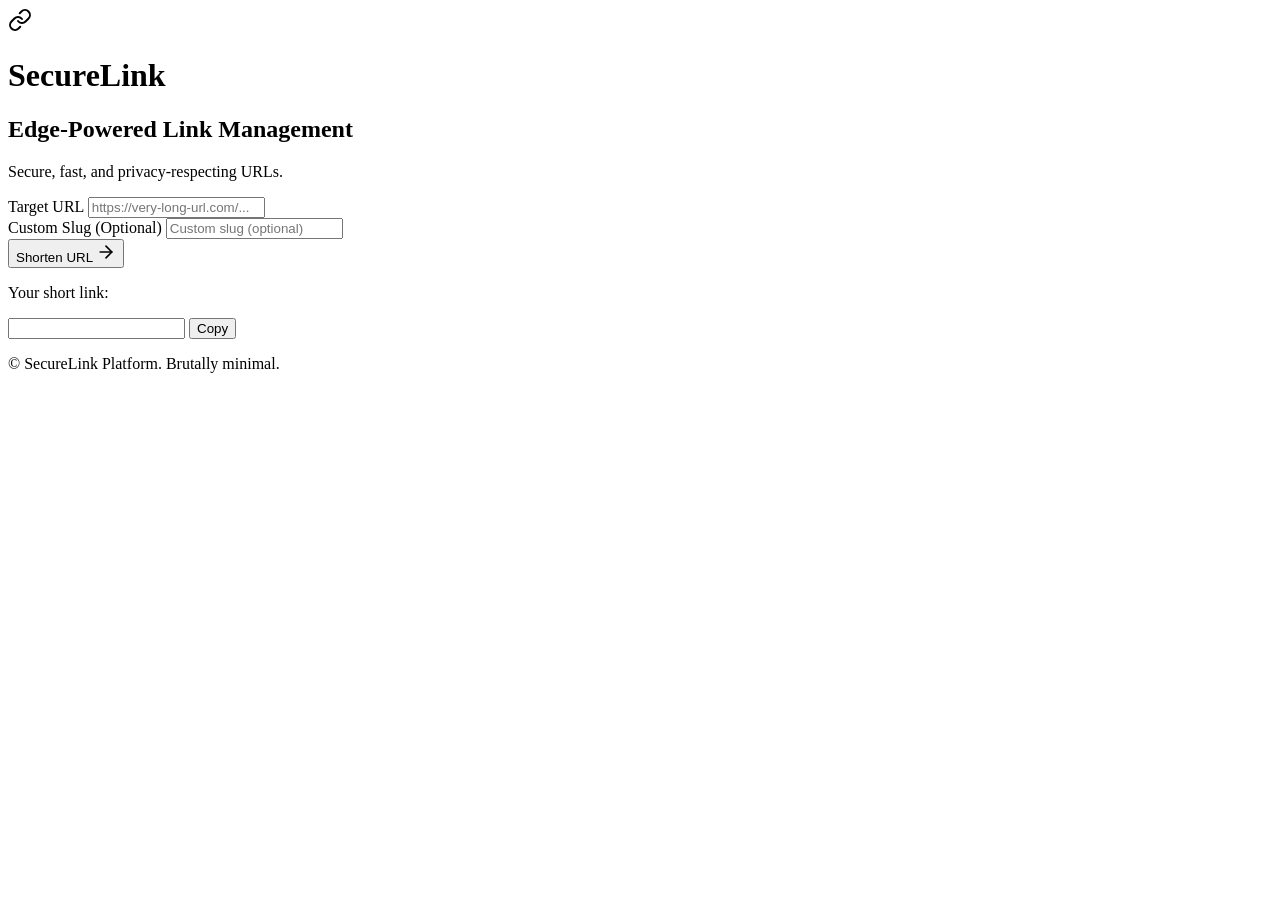
==== frontend/index.html @ a5d31597 "Add SecureLink URL shortener scaffold Add a complete SecureLink application scaffold: static fronten" ====
<!DOCTYPE html>
<html lang="en">
<head>
    <meta charset="UTF-8">
    <meta name="viewport" content="width=device-width, initial-width=1.0">
    <title>SecureLink | Minimalist URL Shortener</title>
    <meta name="description" content="A production-grade, secure, and lightning-fast URL shortener built for the edge.">
    <meta name="theme-color" content="#121212">
    <link rel="manifest" href="/manifest.webmanifest">
    <link rel="icon" type="image/svg+xml" href="data:image/svg+xml,%3Csvg xmlns='http://www.w3.org/2000/svg' viewBox='0 0 100 100'%3E%3Ccircle cx='50' cy='50' r='50' fill='%23ffffff'/%3E%3Cpath d='M30 50h40M50 30v40' stroke='%23121212' stroke-width='10' stroke-linecap='round'/%3E%3C/svg%3E">
    
    <!-- Security Headers implemented via meta for GitHub Pages static hosting where server headers aren't fully configurable -->
    <meta http-equiv="Content-Security-Policy" content="default-src 'self'; script-src 'self'; style-src 'self' 'unsafe-inline'; img-src 'self' data:; connect-src 'self' https://* http://localhost:*; object-src 'none'; base-uri 'none'; frame-ancestors 'none';">
    <meta http-equiv="X-Content-Type-Options" content="nosniff">
    
    <link rel="stylesheet" href="/style.css">
    
    <!-- Preconnect to likely API origin (modify in prod) -->
    <!-- <link rel="preconnect" href="https://api.yourdomain.com"> -->
    
    <!-- Cloudflare Turnstile -->
    <script src="https://challenges.cloudflare.com/turnstile/v0/api.js" async defer></script>
</head>
<body>
    <header class="app-header">
        <div class="container">
            <svg class="logo-icon" xmlns="http://www.w3.org/2000/svg" width="24" height="24" viewBox="0 0 24 24" fill="none" stroke="currentColor" stroke-width="2" stroke-linecap="round" stroke-linejoin="round" aria-hidden="true"><path d="M10 13a5 5 0 0 0 7.54.54l3-3a5 5 0 0 0-7.07-7.07l-1.72 1.71"></path><path d="M14 11a5 5 0 0 0-7.54-.54l-3 3a5 5 0 0 0 7.07 7.07l1.71-1.71"></path></svg>
            <h1>SecureLink</h1>
        </div>
    </header>

    <main class="container">
        <section class="hero">
            <h2>Edge-Powered Link Management</h2>
            <p>Secure, fast, and privacy-respecting URLs.</p>
        </section>

        <section class="shortener-panel">
            <form id="shortenForm" aria-label="Shorten URL form">
                <div class="input-group">
                    <label for="targetUrl" class="sr-only">Target URL</label>
                    <input type="url" id="targetUrl" name="url" placeholder="https://very-long-url.com/..." required aria-required="true" autocomplete="off">
                </div>
                
                <div class="input-group">
                    <label for="customSlug" class="sr-only">Custom Slug (Optional)</label>
                    <input type="text" id="customSlug" name="slug" placeholder="Custom slug (optional)" pattern="[a-zA-Z0-9_-]{3,32}" title="3-32 characters, letters, numbers, hyphens, and underscores only" autocomplete="off">
                </div>

                <!-- Turnstile Widget (Replace sitekey) -->
                <div class="cf-turnstile" data-sitekey="1x00000000000000000000AA" data-theme="dark"></div>

                <button type="submit" id="submitBtn">
                    <span class="btn-text">Shorten URL</span>
                    <svg class="btn-icon" xmlns="http://www.w3.org/2000/svg" width="20" height="20" viewBox="0 0 24 24" fill="none" stroke="currentColor" stroke-width="2" stroke-linecap="round" stroke-linejoin="round" aria-hidden="true"><line x1="5" y1="12" x2="19" y2="12"></line><polyline points="12 5 19 12 12 19"></polyline></svg>
                </button>
            </form>

            <div id="resultContainer" class="result-container hidden" aria-live="polite">
                <!-- Results injected here safely via textContent -->
                <p>Your short link:</p>
                <div class="copy-group">
                    <input type="text" id="resultUrl" readonly aria-label="Generated short URL">
                    <button type="button" id="copyBtn" aria-label="Copy to clipboard">Copy</button>
                </div>
            </div>

            <div id="errorContainer" class="error-container hidden" aria-live="assertive"></div>
        </section>
    </main>

    <footer class="app-footer">
        <div class="container">
            <p>&copy; <span id="year"></span> SecureLink Platform. Brutally minimal.</p>
        </div>
    </footer>

    <script src="/app.js" defer></script>
</body>
</html>
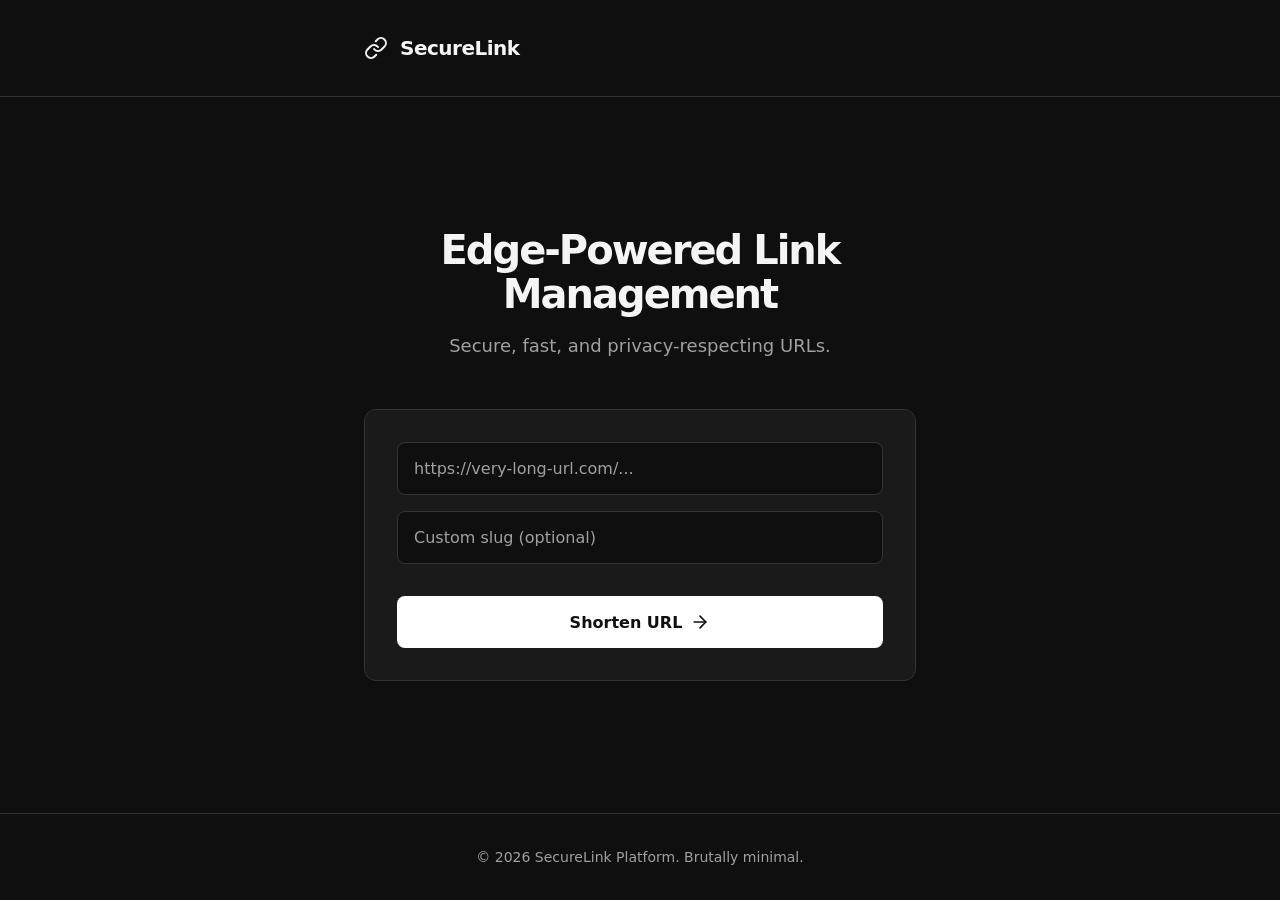
==== commit 4e9e8322: "fix(frontend): resolve GitHub Pages 404 pathing, viewport typo, and CSP frame-ancestors warning" ====
--- a/frontend/index.html
+++ b/frontend/index.html
@@ -2,21 +2,21 @@
 <html lang="en">
 <head>
     <meta charset="UTF-8">
-    <meta name="viewport" content="width=device-width, initial-width=1.0">
+    <meta name="viewport" content="width=device-width, initial-scale=1.0">
     <title>SecureLink | Minimalist URL Shortener</title>
     <meta name="description" content="A production-grade, secure, and lightning-fast URL shortener built for the edge.">
     <meta name="theme-color" content="#121212">
-    <link rel="manifest" href="/manifest.webmanifest">
+    <link rel="manifest" href="manifest.webmanifest">
     <link rel="icon" type="image/svg+xml" href="data:image/svg+xml,%3Csvg xmlns='http://www.w3.org/2000/svg' viewBox='0 0 100 100'%3E%3Ccircle cx='50' cy='50' r='50' fill='%23ffffff'/%3E%3Cpath d='M30 50h40M50 30v40' stroke='%23121212' stroke-width='10' stroke-linecap='round'/%3E%3C/svg%3E">
     
     <!-- Security Headers implemented via meta for GitHub Pages static hosting where server headers aren't fully configurable -->
-    <meta http-equiv="Content-Security-Policy" content="default-src 'self'; script-src 'self'; style-src 'self' 'unsafe-inline'; img-src 'self' data:; connect-src 'self' https://* http://localhost:*; object-src 'none'; base-uri 'none'; frame-ancestors 'none';">
+    <meta http-equiv="Content-Security-Policy" content="default-src 'self'; script-src 'self' https://challenges.cloudflare.com; frame-src 'self' https://challenges.cloudflare.com; style-src 'self' 'unsafe-inline'; img-src 'self' data:; connect-src 'self' https://urlshortner.dylangrow.workers.dev https://challenges.cloudflare.com https://* http://localhost:*; object-src 'none'; base-uri 'none';">
     <meta http-equiv="X-Content-Type-Options" content="nosniff">
     
-    <link rel="stylesheet" href="/style.css">
+    <link rel="stylesheet" href="style.css">
     
-    <!-- Preconnect to likely API origin (modify in prod) -->
-    <!-- <link rel="preconnect" href="https://api.yourdomain.com"> -->
+    <!-- Preconnect to the live API origin -->
+    <link rel="preconnect" href="https://urlshortner.dylangrow.workers.dev">
     
     <!-- Cloudflare Turnstile -->
     <script src="https://challenges.cloudflare.com/turnstile/v0/api.js" async defer></script>
@@ -75,6 +75,6 @@
         </div>
     </footer>
 
-    <script src="/app.js" defer></script>
+    <script src="app.js" defer></script>
 </body>
 </html>
--- a/frontend/style.css
+++ b/frontend/style.css
@@ -0,0 +1,244 @@
+/* CSS Reset & Variables */
+:root {
+    --bg-color: #0f0f0f;
+    --surface-color: #1a1a1a;
+    --border-color: #333333;
+    --text-primary: #f5f5f5;
+    --text-secondary: #a0a0a0;
+    --accent-color: #ffffff;
+    --accent-hover: #e0e0e0;
+    --error-color: #ff5252;
+    --focus-ring: rgba(255, 255, 255, 0.3);
+    
+    --font-sans: system-ui, -apple-system, BlinkMacSystemFont, "Segoe UI", Roboto, Oxygen, Ubuntu, Cantarell, "Open Sans", "Helvetica Neue", sans-serif;
+    
+    --transition: 0.2s cubic-bezier(0.4, 0, 0.2, 1);
+}
+
+*, *::before, *::after {
+    box-sizing: border-box;
+    margin: 0;
+    padding: 0;
+}
+
+/* Base Styles */
+body {
+    background-color: var(--bg-color);
+    color: var(--text-primary);
+    font-family: var(--font-sans);
+    line-height: 1.6;
+    min-height: 100vh;
+    display: flex;
+    flex-direction: column;
+    -webkit-font-smoothing: antialiased;
+    -moz-osx-font-smoothing: grayscale;
+}
+
+.container {
+    width: 100%;
+    max-width: 600px;
+    margin: 0 auto;
+    padding: 0 1.5rem;
+}
+
+.sr-only {
+    position: absolute;
+    width: 1px;
+    height: 1px;
+    padding: 0;
+    margin: -1px;
+    overflow: hidden;
+    clip: rect(0, 0, 0, 0);
+    white-space: nowrap;
+    border: 0;
+}
+
+/* Header */
+.app-header {
+    padding: 2rem 0;
+    border-bottom: 1px solid var(--border-color);
+}
+
+.app-header .container {
+    display: flex;
+    align-items: center;
+    gap: 0.75rem;
+}
+
+.app-header h1 {
+    font-size: 1.25rem;
+    font-weight: 700;
+    letter-spacing: -0.025em;
+}
+
+.logo-icon {
+    color: var(--text-primary);
+}
+
+/* Main Content */
+main {
+    flex: 1;
+    display: flex;
+    flex-direction: column;
+    justify-content: center;
+    padding: 4rem 0;
+}
+
+.hero {
+    margin-bottom: 3rem;
+    text-align: center;
+}
+
+.hero h2 {
+    font-size: 2.5rem;
+    font-weight: 800;
+    letter-spacing: -0.05em;
+    line-height: 1.1;
+    margin-bottom: 1rem;
+}
+
+.hero p {
+    color: var(--text-secondary);
+    font-size: 1.125rem;
+}
+
+/* Form Styles */
+.shortener-panel {
+    background-color: var(--surface-color);
+    border: 1px solid var(--border-color);
+    border-radius: 12px;
+    padding: 2rem;
+}
+
+form {
+    display: flex;
+    flex-direction: column;
+    gap: 1rem;
+}
+
+.input-group {
+    display: flex;
+    flex-direction: column;
+}
+
+input[type="url"],
+input[type="text"] {
+    width: 100%;
+    padding: 1rem;
+    background-color: var(--bg-color);
+    border: 1px solid var(--border-color);
+    color: var(--text-primary);
+    border-radius: 8px;
+    font-size: 1rem;
+    font-family: inherit;
+    transition: border-color var(--transition), box-shadow var(--transition);
+}
+
+input:focus {
+    outline: none;
+    border-color: var(--accent-color);
+    box-shadow: 0 0 0 3px var(--focus-ring);
+}
+
+input::placeholder {
+    color: var(--text-secondary);
+}
+
+button {
+    display: flex;
+    align-items: center;
+    justify-content: center;
+    gap: 0.5rem;
+    width: 100%;
+    padding: 1rem;
+    background-color: var(--accent-color);
+    color: var(--bg-color);
+    border: none;
+    border-radius: 8px;
+    font-size: 1rem;
+    font-weight: 600;
+    cursor: pointer;
+    transition: background-color var(--transition), transform var(--transition);
+    font-family: inherit;
+}
+
+button:hover {
+    background-color: var(--accent-hover);
+}
+
+button:active {
+    transform: scale(0.98);
+}
+
+button:focus-visible {
+    outline: 3px solid var(--focus-ring);
+    outline-offset: 2px;
+}
+
+button:disabled {
+    opacity: 0.7;
+    cursor: not-allowed;
+}
+
+/* Results */
+.hidden {
+    display: none !important;
+}
+
+.result-container {
+    margin-top: 1.5rem;
+    padding-top: 1.5rem;
+    border-top: 1px solid var(--border-color);
+}
+
+.result-container p {
+    color: var(--text-secondary);
+    margin-bottom: 0.5rem;
+    font-size: 0.875rem;
+}
+
+.copy-group {
+    display: flex;
+    gap: 0.5rem;
+}
+
+.copy-group input {
+    flex: 1;
+    background-color: var(--bg-color);
+    cursor: text;
+}
+
+.copy-group button {
+    width: auto;
+    padding: 0 1.5rem;
+}
+
+.error-container {
+    margin-top: 1rem;
+    padding: 1rem;
+    background-color: rgba(255, 82, 82, 0.1);
+    border: 1px solid var(--error-color);
+    border-radius: 8px;
+    color: var(--error-color);
+    font-size: 0.875rem;
+}
+
+/* Footer */
+.app-footer {
+    padding: 2rem 0;
+    text-align: center;
+    color: var(--text-secondary);
+    font-size: 0.875rem;
+    border-top: 1px solid var(--border-color);
+}
+
+/* Responsive */
+@media (max-width: 480px) {
+    .hero h2 {
+        font-size: 2rem;
+    }
+    
+    .shortener-panel {
+        padding: 1.5rem;
+    }
+}
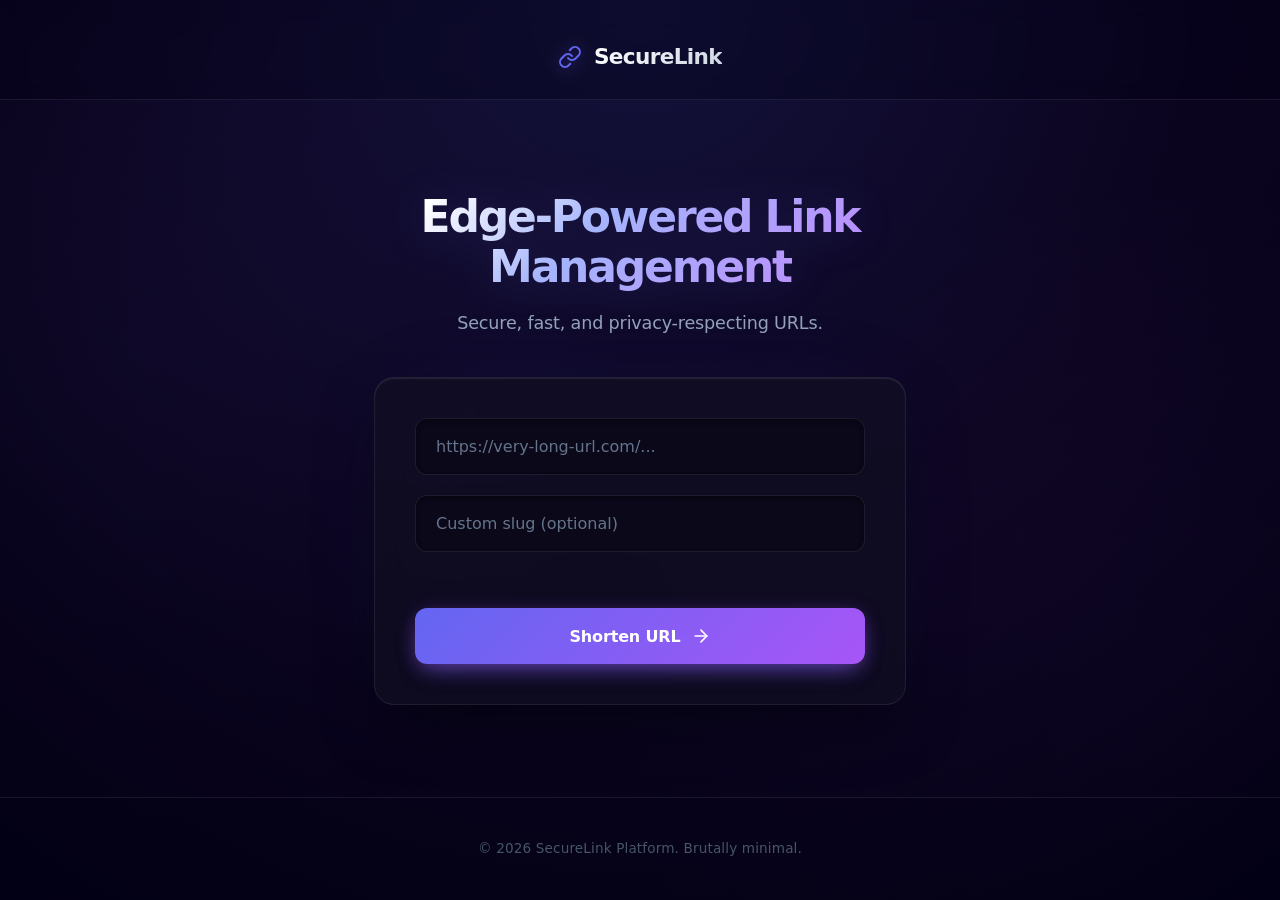
==== commit dd6aa500: "design(frontend): implement premium glassmorphic neon theme and custom Google Fonts" ====
--- a/frontend/index.html
+++ b/frontend/index.html
@@ -10,9 +10,14 @@
     <link rel="icon" type="image/svg+xml" href="data:image/svg+xml,%3Csvg xmlns='http://www.w3.org/2000/svg' viewBox='0 0 100 100'%3E%3Ccircle cx='50' cy='50' r='50' fill='%23ffffff'/%3E%3Cpath d='M30 50h40M50 30v40' stroke='%23121212' stroke-width='10' stroke-linecap='round'/%3E%3C/svg%3E">
     
     <!-- Security Headers implemented via meta for GitHub Pages static hosting where server headers aren't fully configurable -->
-    <meta http-equiv="Content-Security-Policy" content="default-src 'self'; script-src 'self' https://challenges.cloudflare.com; frame-src 'self' https://challenges.cloudflare.com; style-src 'self' 'unsafe-inline'; img-src 'self' data:; connect-src 'self' https://urlshortner.dylangrow.workers.dev https://challenges.cloudflare.com https://* http://localhost:*; object-src 'none'; base-uri 'none';">
+    <meta http-equiv="Content-Security-Policy" content="default-src 'self'; script-src 'self' https://challenges.cloudflare.com; frame-src 'self' https://challenges.cloudflare.com; style-src 'self' 'unsafe-inline' https://fonts.googleapis.com; font-src 'self' https://fonts.gstatic.com; img-src 'self' data:; connect-src 'self' https://urlshortner.dylangrow.workers.dev https://challenges.cloudflare.com https://* http://localhost:*; object-src 'none'; base-uri 'none';">
     <meta http-equiv="X-Content-Type-Options" content="nosniff">
     
+    <!-- Google Fonts -->
+    <link rel="preconnect" href="https://fonts.googleapis.com">
+    <link rel="preconnect" href="https://fonts.gstatic.com" crossorigin>
+    <link href="https://fonts.googleapis.com/css2?family=Inter:wght@400;500;600&family=Outfit:wght@600;700;800&display=swap" rel="stylesheet">
+
     <link rel="stylesheet" href="style.css">
     
     <!-- Preconnect to the live API origin -->
--- a/frontend/style.css
+++ b/frontend/style.css
@@ -1,18 +1,22 @@
-/* CSS Reset & Variables */
+/* Premium Glassmorphic Design System */
 :root {
-    --bg-color: #0f0f0f;
-    --surface-color: #1a1a1a;
-    --border-color: #333333;
-    --text-primary: #f5f5f5;
-    --text-secondary: #a0a0a0;
-    --accent-color: #ffffff;
-    --accent-hover: #e0e0e0;
-    --error-color: #ff5252;
-    --focus-ring: rgba(255, 255, 255, 0.3);
-    
-    --font-sans: system-ui, -apple-system, BlinkMacSystemFont, "Segoe UI", Roboto, Oxygen, Ubuntu, Cantarell, "Open Sans", "Helvetica Neue", sans-serif;
-    
-    --transition: 0.2s cubic-bezier(0.4, 0, 0.2, 1);
+    --bg-color: #030014;
+    --surface-color: rgba(18, 16, 35, 0.65);
+    --border-color: rgba(255, 255, 255, 0.08);
+    --border-hover: rgba(129, 140, 248, 0.4);
+    --text-primary: #f8fafc;
+    --text-secondary: #94a3b8;
+    --accent-primary: #6366f1; /* Indigo */
+    --accent-secondary: #a855f7; /* Purple */
+    --accent-success: #10b981; /* Emerald */
+    --error-color: #f43f5e; /* Rose */
+    --focus-ring: rgba(99, 102, 241, 0.35);
+    
+    --font-sans: 'Inter', system-ui, -apple-system, BlinkMacSystemFont, "Segoe UI", Roboto, sans-serif;
+    --font-heading: 'Outfit', var(--font-sans);
+    
+    --transition-smooth: 0.25s cubic-bezier(0.4, 0, 0.2, 1);
+    --transition-bounce: 0.4s cubic-bezier(0.175, 0.885, 0.32, 1.275);
 }
 
 *, *::before, *::after {
@@ -21,22 +25,26 @@
     padding: 0;
 }
 
-/* Base Styles */
 body {
     background-color: var(--bg-color);
+    background-image: 
+        radial-gradient(circle at 50% 0%, rgba(99, 102, 241, 0.18) 0%, rgba(168, 85, 247, 0.05) 50%, rgba(3, 0, 20, 1) 100%),
+        radial-gradient(circle at 10% 40%, rgba(99, 102, 241, 0.05) 0%, transparent 40%),
+        radial-gradient(circle at 90% 80%, rgba(168, 85, 247, 0.05) 0%, transparent 40%);
+    background-attachment: fixed;
     color: var(--text-primary);
     font-family: var(--font-sans);
     line-height: 1.6;
     min-height: 100vh;
     display: flex;
     flex-direction: column;
+    overflow-x: hidden;
     -webkit-font-smoothing: antialiased;
-    -moz-osx-font-smoothing: grayscale;
 }
 
 .container {
     width: 100%;
-    max-width: 600px;
+    max-width: 580px;
     margin: 0 auto;
     padding: 0 1.5rem;
 }
@@ -55,129 +63,226 @@
 
 /* Header */
 .app-header {
-    padding: 2rem 0;
+    padding: 2.5rem 0 1.5rem 0;
     border-bottom: 1px solid var(--border-color);
+    backdrop-filter: blur(12px);
+    -webkit-backdrop-filter: blur(12px);
+    background-color: rgba(3, 0, 20, 0.3);
+    position: sticky;
+    top: 0;
+    z-index: 100;
 }
 
 .app-header .container {
     display: flex;
     align-items: center;
+    justify-content: center;
     gap: 0.75rem;
 }
 
 .app-header h1 {
-    font-size: 1.25rem;
+    font-family: var(--font-heading);
+    font-size: 1.35rem;
     font-weight: 700;
-    letter-spacing: -0.025em;
+    letter-spacing: -0.03em;
+    background: linear-gradient(135deg, #ffffff 0%, #cbd5e1 100%);
+    -webkit-background-clip: text;
+    -webkit-text-fill-color: transparent;
 }
 
 .logo-icon {
-    color: var(--text-primary);
-}
-
-/* Main Content */
+    color: var(--accent-primary);
+    filter: drop-shadow(0 2px 8px rgba(99, 102, 241, 0.5));
+    animation: float 4s ease-in-out infinite;
+}
+
+@keyframes float {
+    0%, 100% { transform: translateY(0px); }
+    50% { transform: translateY(-4px); }
+}
+
+/* Main */
 main {
     flex: 1;
     display: flex;
     flex-direction: column;
     justify-content: center;
-    padding: 4rem 0;
+    padding: 3rem 0;
 }
 
 .hero {
-    margin-bottom: 3rem;
+    margin-bottom: 2.5rem;
     text-align: center;
 }
 
 .hero h2 {
-    font-size: 2.5rem;
+    font-family: var(--font-heading);
+    font-size: 2.75rem;
     font-weight: 800;
     letter-spacing: -0.05em;
-    line-height: 1.1;
+    line-height: 1.15;
     margin-bottom: 1rem;
+    background: linear-gradient(135deg, #ffffff 10%, #a5b4fc 40%, #c084fc 100%);
+    -webkit-background-clip: text;
+    -webkit-text-fill-color: transparent;
+    filter: drop-shadow(0 2px 20px rgba(99, 102, 241, 0.15));
 }
 
 .hero p {
     color: var(--text-secondary);
-    font-size: 1.125rem;
-}
-
-/* Form Styles */
+    font-size: 1.1rem;
+    font-weight: 400;
+    letter-spacing: -0.01em;
+}
+
+/* Shortener Panel */
 .shortener-panel {
     background-color: var(--surface-color);
     border: 1px solid var(--border-color);
-    border-radius: 12px;
-    padding: 2rem;
+    border-radius: 20px;
+    padding: 2.5rem;
+    backdrop-filter: blur(16px);
+    -webkit-backdrop-filter: blur(16px);
+    box-shadow: 
+        0 24px 64px -16px rgba(0, 0, 0, 0.7),
+        inset 0 1px 1px rgba(255, 255, 255, 0.1),
+        0 0 100px -30px rgba(99, 102, 241, 0.15);
+    transition: transform var(--transition-smooth), border-color var(--transition-smooth), box-shadow var(--transition-smooth);
+}
+
+.shortener-panel:hover {
+    border-color: rgba(99, 102, 241, 0.2);
+    box-shadow: 
+        0 32px 72px -16px rgba(0, 0, 0, 0.8),
+        inset 0 1px 1px rgba(255, 255, 255, 0.12),
+        0 0 100px -20px rgba(99, 102, 241, 0.22);
 }
 
 form {
     display: flex;
     flex-direction: column;
-    gap: 1rem;
+    gap: 1.25rem;
 }
 
 .input-group {
     display: flex;
     flex-direction: column;
+    position: relative;
 }
 
 input[type="url"],
 input[type="text"] {
     width: 100%;
-    padding: 1rem;
-    background-color: var(--bg-color);
+    padding: 1.125rem 1.25rem;
+    background-color: rgba(10, 8, 24, 0.7);
     border: 1px solid var(--border-color);
     color: var(--text-primary);
-    border-radius: 8px;
+    border-radius: 12px;
     font-size: 1rem;
     font-family: inherit;
-    transition: border-color var(--transition), box-shadow var(--transition);
+    transition: all var(--transition-smooth);
+    box-shadow: inset 0 2px 4px rgba(0,0,0,0.4);
+}
+
+input[type="url"]:hover,
+input[type="text"]:hover {
+    border-color: var(--border-hover);
+    background-color: rgba(10, 8, 24, 0.85);
 }
 
 input:focus {
     outline: none;
-    border-color: var(--accent-color);
-    box-shadow: 0 0 0 3px var(--focus-ring);
+    border-color: var(--accent-primary);
+    background-color: rgba(10, 8, 24, 0.95);
+    box-shadow: 
+        0 0 0 4px var(--focus-ring),
+        0 0 24px -6px rgba(99, 102, 241, 0.5),
+        inset 0 2px 4px rgba(0,0,0,0.4);
 }
 
 input::placeholder {
-    color: var(--text-secondary);
-}
-
-button {
+    color: #64748b;
+}
+
+/* Cloudflare Turnstile Layout Styling */
+.cf-turnstile {
+    display: flex;
+    justify-content: center;
+    margin: 0.5rem 0;
+}
+
+/* Button */
+button[type="submit"] {
     display: flex;
     align-items: center;
     justify-content: center;
-    gap: 0.5rem;
+    gap: 0.625rem;
     width: 100%;
-    padding: 1rem;
-    background-color: var(--accent-color);
-    color: var(--bg-color);
+    padding: 1.125rem;
+    background: linear-gradient(135deg, var(--accent-primary) 0%, var(--accent-secondary) 100%);
+    color: #ffffff;
     border: none;
-    border-radius: 8px;
+    border-radius: 12px;
     font-size: 1rem;
     font-weight: 600;
+    letter-spacing: -0.01em;
     cursor: pointer;
-    transition: background-color var(--transition), transform var(--transition);
+    box-shadow: 
+        0 4px 20px -2px rgba(168, 85, 247, 0.4),
+        0 12px 24px -10px rgba(99, 102, 241, 0.5);
+    transition: all var(--transition-bounce);
     font-family: inherit;
-}
-
-button:hover {
-    background-color: var(--accent-hover);
-}
-
-button:active {
-    transform: scale(0.98);
-}
-
-button:focus-visible {
-    outline: 3px solid var(--focus-ring);
-    outline-offset: 2px;
-}
-
-button:disabled {
-    opacity: 0.7;
+    position: relative;
+    overflow: hidden;
+}
+
+button[type="submit"]::before {
+    content: '';
+    position: absolute;
+    top: 0;
+    left: -100%;
+    width: 100%;
+    height: 100%;
+    background: linear-gradient(
+        90deg,
+        transparent,
+        rgba(255, 255, 255, 0.15),
+        transparent
+    );
+    transition: 0.5s;
+}
+
+button[type="submit"]:hover::before {
+    left: 100%;
+}
+
+button[type="submit"]:hover {
+    transform: translateY(-2px);
+    box-shadow: 
+        0 6px 24px -2px rgba(168, 85, 247, 0.55),
+        0 16px 32px -10px rgba(99, 102, 241, 0.65);
+    background: linear-gradient(135deg, #4f46e5 0%, #9333ea 100%);
+}
+
+button[type="submit"]:active {
+    transform: translateY(1px);
+}
+
+button[type="submit"]:disabled {
+    opacity: 0.6;
     cursor: not-allowed;
+    transform: none !important;
+    box-shadow: none !important;
+    background: #1e1b4b;
+    color: #4f46e5;
+}
+
+.btn-icon {
+    transition: transform var(--transition-bounce);
+}
+
+button[type="submit"]:hover .btn-icon {
+    transform: translateX(3px);
 }
 
 /* Results */
@@ -186,59 +291,145 @@
 }
 
 .result-container {
-    margin-top: 1.5rem;
-    padding-top: 1.5rem;
+    margin-top: 2rem;
+    padding-top: 2rem;
     border-top: 1px solid var(--border-color);
+    animation: fadeIn 0.4s ease-out forwards;
+}
+
+@keyframes fadeIn {
+    from { opacity: 0; transform: translateY(10px); }
+    to { opacity: 1; transform: translateY(0); }
 }
 
 .result-container p {
     color: var(--text-secondary);
-    margin-bottom: 0.5rem;
-    font-size: 0.875rem;
+    margin-bottom: 0.625rem;
+    font-size: 0.9rem;
+    font-weight: 500;
 }
 
 .copy-group {
     display: flex;
-    gap: 0.5rem;
+    gap: 0.625rem;
 }
 
 .copy-group input {
     flex: 1;
-    background-color: var(--bg-color);
+    background-color: rgba(10, 8, 24, 0.85);
+    border-color: rgba(16, 185, 129, 0.3);
+    color: var(--accent-success);
+    font-weight: 600;
     cursor: text;
+    text-shadow: 0 0 10px rgba(16, 185, 129, 0.15);
 }
 
 .copy-group button {
     width: auto;
-    padding: 0 1.5rem;
-}
-
+    padding: 0 1.75rem;
+    background: rgba(255, 255, 255, 0.06);
+    border: 1px solid rgba(255, 255, 255, 0.1);
+    color: #ffffff;
+    border-radius: 12px;
+    font-weight: 600;
+    font-size: 0.95rem;
+    cursor: pointer;
+    transition: all var(--transition-bounce);
+}
+
+.copy-group button:hover {
+    background: #ffffff;
+    color: var(--bg-color);
+    transform: scale(1.05);
+    box-shadow: 0 0 20px rgba(255, 255, 255, 0.2);
+}
+
+.copy-group button:active {
+    transform: scale(0.95);
+}
+
+/* Errors */
 .error-container {
-    margin-top: 1rem;
-    padding: 1rem;
-    background-color: rgba(255, 82, 82, 0.1);
-    border: 1px solid var(--error-color);
-    border-radius: 8px;
+    margin-top: 1.25rem;
+    padding: 1.125rem 1.25rem;
+    background-color: rgba(244, 63, 94, 0.08);
+    border: 1px solid rgba(244, 63, 94, 0.25);
+    border-radius: 12px;
     color: var(--error-color);
-    font-size: 0.875rem;
+    font-size: 0.9rem;
+    font-weight: 500;
+    line-height: 1.5;
+    animation: shake 0.4s cubic-bezier(.36,.07,.19,.97) both;
+    box-shadow: 0 4px 20px rgba(244, 63, 94, 0.1);
+}
+
+@keyframes shake {
+    10%, 90% { transform: translate3d(-1px, 0, 0); }
+    20%, 80% { transform: translate3d(2px, 0, 0); }
+    30%, 50%, 70% { transform: translate3d(-4px, 0, 0); }
+    40%, 60% { transform: translate3d(4px, 0, 0); }
 }
 
 /* Footer */
 .app-footer {
-    padding: 2rem 0;
+    padding: 2.5rem 0;
     text-align: center;
-    color: var(--text-secondary);
-    font-size: 0.875rem;
+    color: #475569;
+    font-size: 0.85rem;
+    font-weight: 500;
     border-top: 1px solid var(--border-color);
-}
-
-/* Responsive */
+    background-color: rgba(3, 0, 20, 0.2);
+}
+
+.app-footer p {
+    letter-spacing: 0.01em;
+}
+
+/* Custom Scrollbar for Luxury Feeling */
+::-webkit-scrollbar {
+    width: 8px;
+}
+
+::-webkit-scrollbar-track {
+    background: var(--bg-color);
+}
+
+::-webkit-scrollbar-thumb {
+    background: rgba(255, 255, 255, 0.1);
+    border-radius: 10px;
+}
+
+::-webkit-scrollbar-thumb:hover {
+    background: rgba(255, 255, 255, 0.25);
+}
+
+/* Responsive Scaling */
 @media (max-width: 480px) {
+    body {
+        background-attachment: initial;
+    }
+    
     .hero h2 {
-        font-size: 2rem;
+        font-size: 2.15rem;
     }
     
     .shortener-panel {
-        padding: 1.5rem;
-    }
-}
+        padding: 1.75rem 1.5rem;
+        border-radius: 16px;
+    }
+    
+    input[type="url"],
+    input[type="text"] {
+        padding: 1rem;
+    }
+    
+    .copy-group {
+        flex-direction: column;
+        gap: 0.75rem;
+    }
+    
+    .copy-group button {
+        width: 100%;
+        padding: 1rem;
+    }
+}
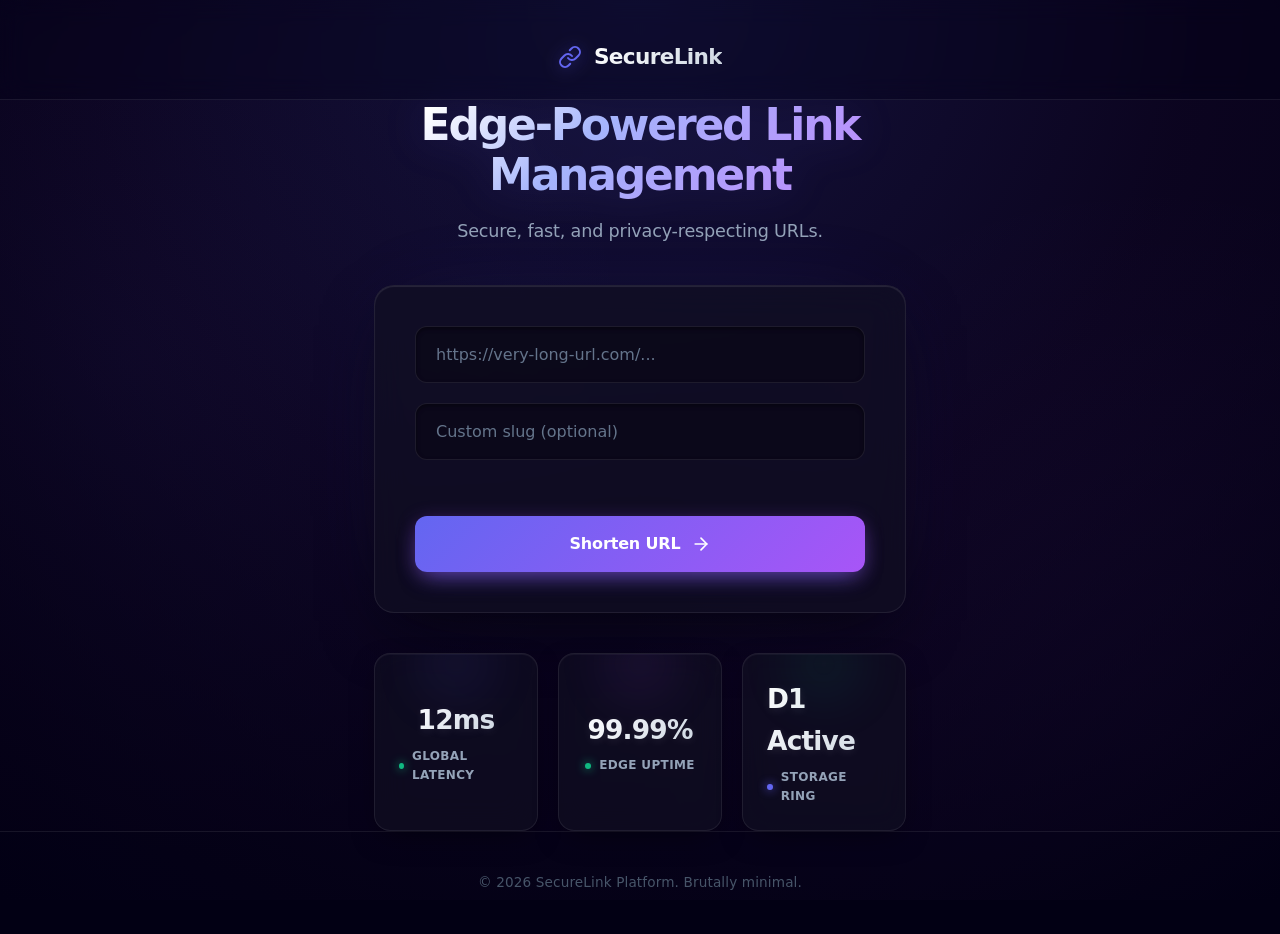
==== commit 72c11721: "fix(worker/frontend): resolve CORS blockages on worker error responses, escape custom slug hyphen, a" ====
--- a/frontend/index.html
+++ b/frontend/index.html
@@ -49,7 +49,7 @@
                 
                 <div class="input-group">
                     <label for="customSlug" class="sr-only">Custom Slug (Optional)</label>
-                    <input type="text" id="customSlug" name="slug" placeholder="Custom slug (optional)" pattern="[a-zA-Z0-9_-]{3,32}" title="3-32 characters, letters, numbers, hyphens, and underscores only" autocomplete="off">
+                    <input type="text" id="customSlug" name="slug" placeholder="Custom slug (optional)" pattern="[a-zA-Z0-9_\-]{3,32}" title="3-32 characters, letters, numbers, hyphens, and underscores only" autocomplete="off">
                 </div>
 
                 <!-- Turnstile Widget (Replace sitekey) -->
@@ -72,6 +72,34 @@
 
             <div id="errorContainer" class="error-container hidden" aria-live="assertive"></div>
         </section>
+
+        <!-- Futuristic Stats Dashboard -->
+        <section class="stats-dashboard">
+            <div class="stat-card">
+                <div class="stat-glow indigo"></div>
+                <span class="stat-value">12ms</span>
+                <span class="stat-label">
+                    <span class="status-dot online"></span> 
+                    Global Latency
+                </span>
+            </div>
+            <div class="stat-card">
+                <div class="stat-glow purple"></div>
+                <span class="stat-value">99.99%</span>
+                <span class="stat-label">
+                    <span class="status-dot online"></span> 
+                    Edge Uptime
+                </span>
+            </div>
+            <div class="stat-card">
+                <div class="stat-glow emerald"></div>
+                <span class="stat-value">D1 Active</span>
+                <span class="stat-label">
+                    <span class="status-dot database"></span> 
+                    Storage Ring
+                </span>
+            </div>
+        </section>
     </main>
 
     <footer class="app-footer">
--- a/frontend/style.css
+++ b/frontend/style.css
@@ -403,6 +403,110 @@
     background: rgba(255, 255, 255, 0.25);
 }
 
+/* Futuristic Stats Dashboard */
+.stats-dashboard {
+    display: grid;
+    grid-template-columns: repeat(3, 1fr);
+    gap: 1.25rem;
+    margin-top: 2.5rem;
+}
+
+.stat-card {
+    position: relative;
+    background-color: var(--surface-color);
+    border: 1px solid var(--border-color);
+    border-radius: 16px;
+    padding: 1.5rem;
+    display: flex;
+    flex-direction: column;
+    align-items: center;
+    justify-content: center;
+    backdrop-filter: blur(16px);
+    -webkit-backdrop-filter: blur(16px);
+    box-shadow: 
+        0 10px 30px -10px rgba(0, 0, 0, 0.5),
+        inset 0 1px 1px rgba(255, 255, 255, 0.05);
+    transition: all var(--transition-bounce);
+    overflow: hidden;
+}
+
+.stat-card:hover {
+    transform: translateY(-4px);
+    border-color: var(--border-hover);
+    box-shadow: 
+        0 15px 35px -10px rgba(99, 102, 241, 0.15),
+        inset 0 1px 1px rgba(255, 255, 255, 0.08);
+}
+
+.stat-glow {
+    position: absolute;
+    width: 60px;
+    height: 60px;
+    border-radius: 50%;
+    filter: blur(30px);
+    opacity: 0.15;
+    top: -20px;
+    pointer-events: none;
+}
+
+.stat-glow.indigo { background-color: var(--accent-primary); }
+.stat-glow.purple { background-color: var(--accent-secondary); }
+.stat-glow.emerald { background-color: var(--accent-success); }
+
+.stat-value {
+    font-family: var(--font-heading);
+    font-size: 1.65rem;
+    font-weight: 800;
+    letter-spacing: -0.03em;
+    background: linear-gradient(135deg, #ffffff 0%, #cbd5e1 100%);
+    -webkit-background-clip: text;
+    -webkit-text-fill-color: transparent;
+    margin-bottom: 0.35rem;
+    text-shadow: 0 2px 10px rgba(255, 255, 255, 0.1);
+}
+
+.stat-label {
+    display: flex;
+    align-items: center;
+    gap: 0.5rem;
+    color: var(--text-secondary);
+    font-size: 0.75rem;
+    font-weight: 600;
+    letter-spacing: 0.03em;
+    text-transform: uppercase;
+}
+
+.status-dot {
+    width: 6px;
+    height: 6px;
+    border-radius: 50%;
+    position: relative;
+}
+
+.status-dot.online {
+    background-color: var(--accent-success);
+    box-shadow: 0 0 10px var(--accent-success);
+    animation: pulse-green 2s infinite;
+}
+
+.status-dot.database {
+    background-color: var(--accent-primary);
+    box-shadow: 0 0 10px var(--accent-primary);
+    animation: pulse-blue 2s infinite;
+}
+
+@keyframes pulse-green {
+    0% { box-shadow: 0 0 0 0 rgba(16, 185, 129, 0.7); }
+    70% { box-shadow: 0 0 0 6px rgba(16, 185, 129, 0); }
+    100% { box-shadow: 0 0 0 0 rgba(16, 185, 129, 0); }
+}
+
+@keyframes pulse-blue {
+    0% { box-shadow: 0 0 0 0 rgba(99, 102, 241, 0.7); }
+    70% { box-shadow: 0 0 0 6px rgba(99, 102, 241, 0); }
+    100% { box-shadow: 0 0 0 0 rgba(99, 102, 241, 0); }
+}
+
 /* Responsive Scaling */
 @media (max-width: 480px) {
     body {
@@ -432,4 +536,10 @@
         width: 100%;
         padding: 1rem;
     }
-}
+
+    .stats-dashboard {
+        grid-template-columns: 1fr;
+        gap: 0.875rem;
+        margin-top: 1.75rem;
+    }
+}
